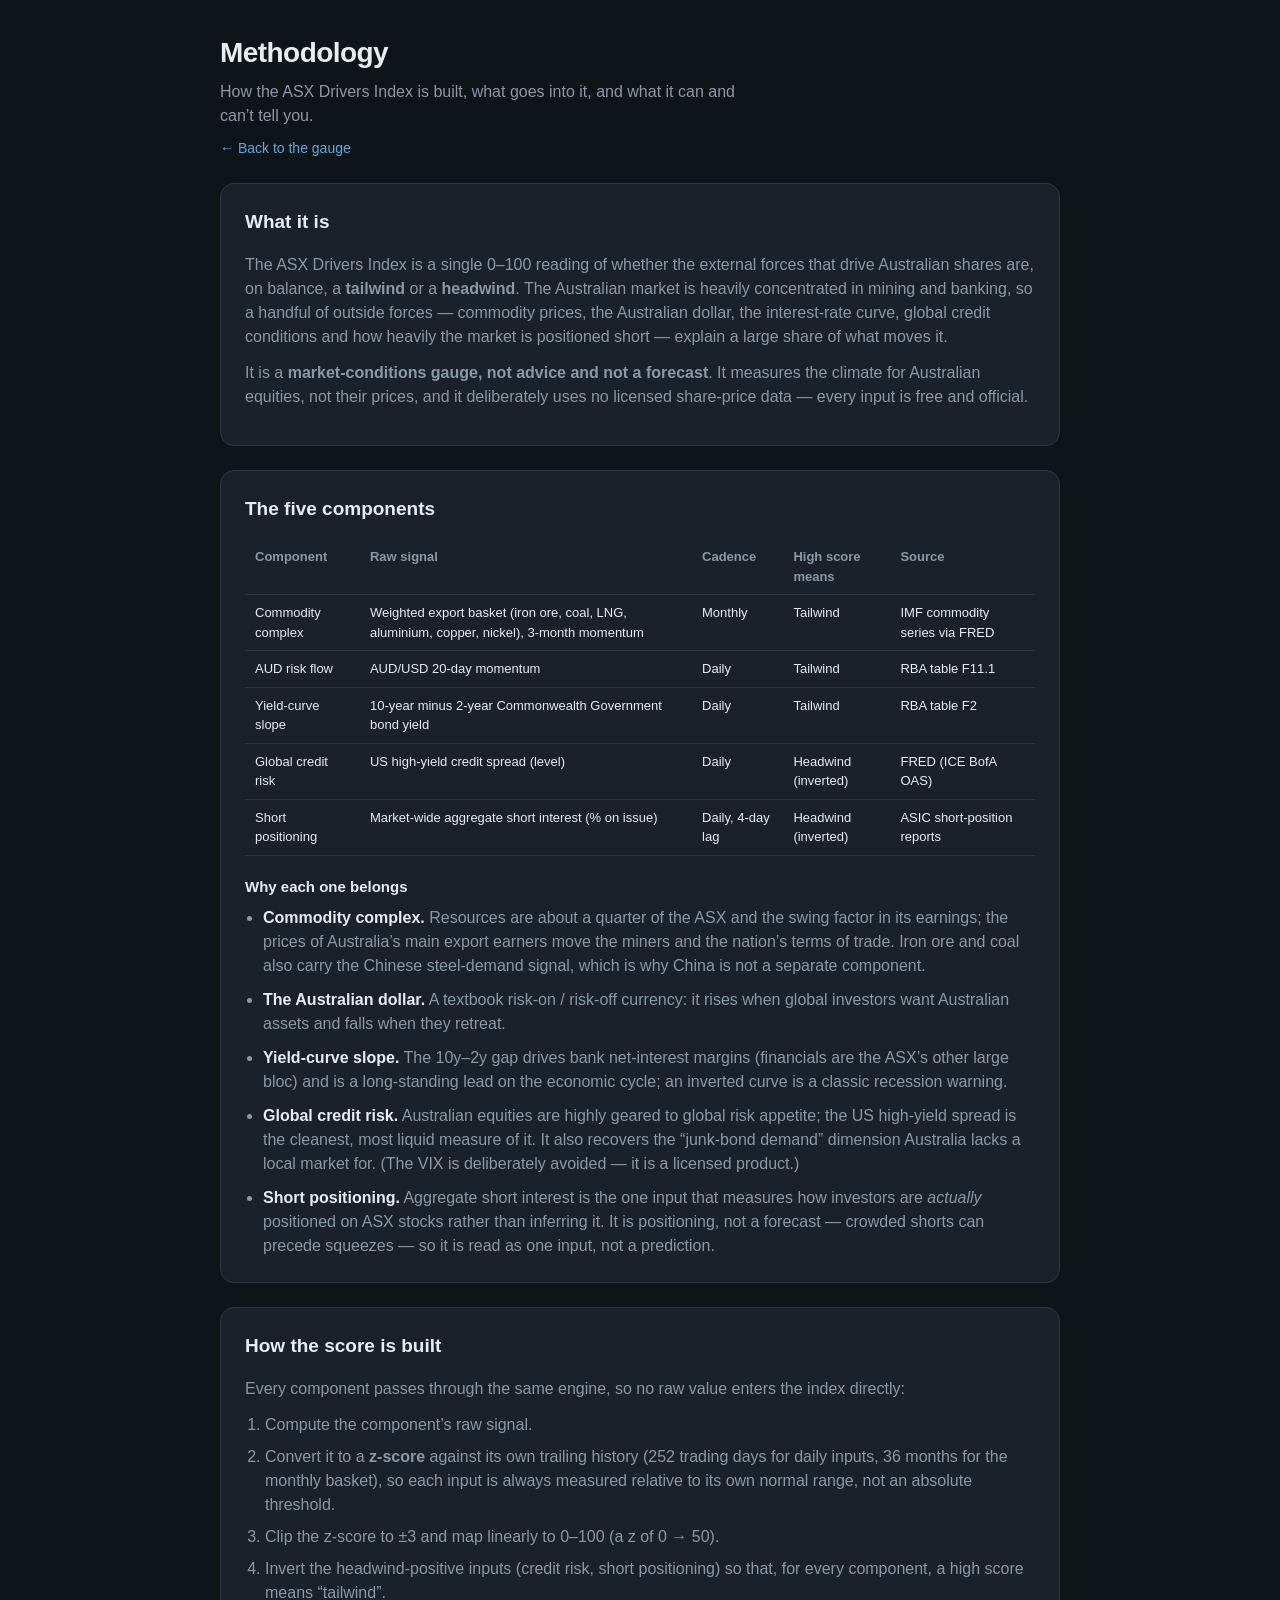
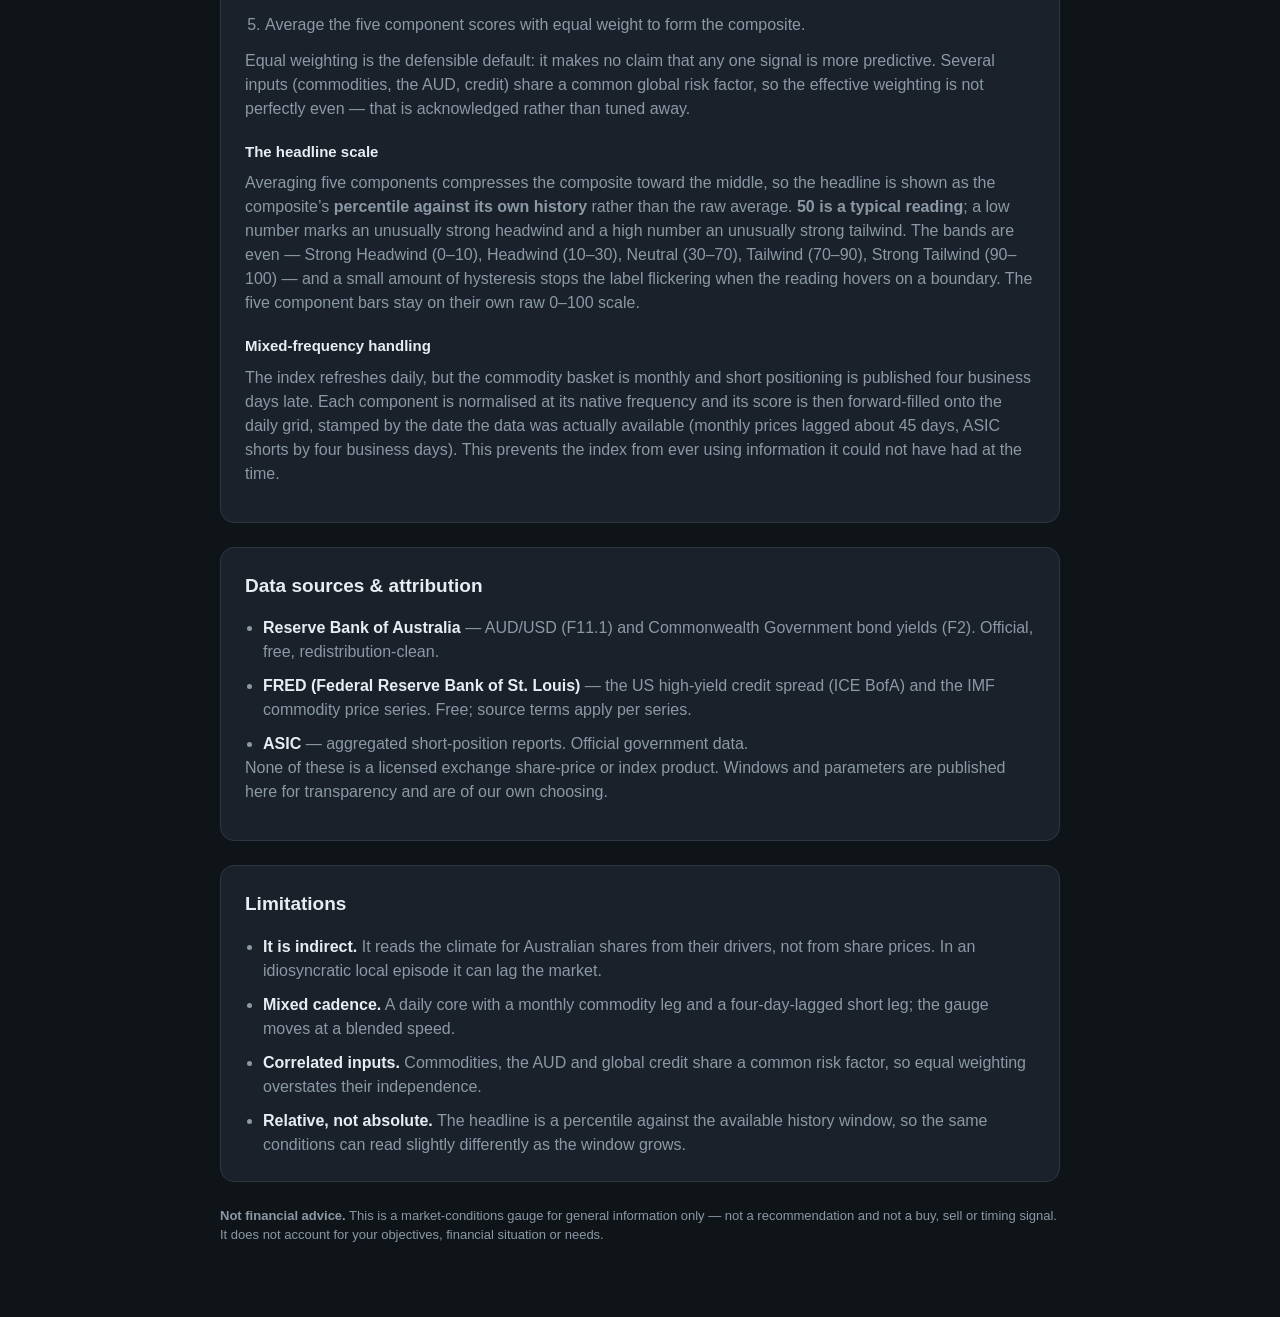
==== web/methodology.html @ 5bcadf18 "Phase 2: add published methodology page Add web/methodology.html (linked from the dashboard header):" ====
<!DOCTYPE html>
<html lang="en">
<head>
  <meta charset="utf-8" />
  <meta name="viewport" content="width=device-width, initial-scale=1" />
  <title>Methodology — ASX Drivers Index</title>
  <meta name="description" content="How the ASX Drivers Index is built: components, calculation, data sources and limitations." />
  <link rel="stylesheet" href="styles.css?v=4" />
</head>
<body>
  <main class="wrap method">
    <header class="head">
      <h1>Methodology</h1>
      <p class="tagline">How the ASX Drivers Index is built, what goes into it, and what it can and can&rsquo;t tell you.</p>
      <p class="head-links"><a href="index.html">&larr; Back to the gauge</a></p>
    </header>

    <section>
      <h2>What it is</h2>
      <p>The ASX Drivers Index is a single 0&ndash;100 reading of whether the external forces that
        drive Australian shares are, on balance, a <strong>tailwind</strong> or a
        <strong>headwind</strong>. The Australian market is heavily concentrated in mining and
        banking, so a handful of outside forces &mdash; commodity prices, the Australian dollar,
        the interest-rate curve, global credit conditions and how heavily the market is
        positioned short &mdash; explain a large share of what moves it.</p>
      <p>It is a <strong>market-conditions gauge, not advice and not a forecast</strong>. It
        measures the climate for Australian equities, not their prices, and it deliberately uses
        no licensed share-price data &mdash; every input is free and official.</p>
    </section>

    <section>
      <h2>The five components</h2>
      <table class="method-table">
        <thead>
          <tr><th>Component</th><th>Raw signal</th><th>Cadence</th><th>High score means</th><th>Source</th></tr>
        </thead>
        <tbody>
          <tr><td>Commodity complex</td><td>Weighted export basket (iron ore, coal, LNG, aluminium, copper, nickel), 3-month momentum</td><td>Monthly</td><td>Tailwind</td><td>IMF commodity series via FRED</td></tr>
          <tr><td>AUD risk flow</td><td>AUD/USD 20-day momentum</td><td>Daily</td><td>Tailwind</td><td>RBA table F11.1</td></tr>
          <tr><td>Yield-curve slope</td><td>10-year minus 2-year Commonwealth Government bond yield</td><td>Daily</td><td>Tailwind</td><td>RBA table F2</td></tr>
          <tr><td>Global credit risk</td><td>US high-yield credit spread (level)</td><td>Daily</td><td>Headwind (inverted)</td><td>FRED (ICE BofA OAS)</td></tr>
          <tr><td>Short positioning</td><td>Market-wide aggregate short interest (% on issue)</td><td>Daily, 4-day lag</td><td>Headwind (inverted)</td><td>ASIC short-position reports</td></tr>
        </tbody>
      </table>

      <h3>Why each one belongs</h3>
      <ul class="factors">
        <li><strong>Commodity complex.</strong> Resources are about a quarter of the ASX and the
          swing factor in its earnings; the prices of Australia&rsquo;s main export earners move
          the miners and the nation&rsquo;s terms of trade. Iron ore and coal also carry the
          Chinese steel-demand signal, which is why China is not a separate component.</li>
        <li><strong>The Australian dollar.</strong> A textbook risk-on / risk-off currency: it
          rises when global investors want Australian assets and falls when they retreat.</li>
        <li><strong>Yield-curve slope.</strong> The 10y&ndash;2y gap drives bank net-interest
          margins (financials are the ASX&rsquo;s other large bloc) and is a long-standing lead on
          the economic cycle; an inverted curve is a classic recession warning.</li>
        <li><strong>Global credit risk.</strong> Australian equities are highly geared to global
          risk appetite; the US high-yield spread is the cleanest, most liquid measure of it. It
          also recovers the &ldquo;junk-bond demand&rdquo; dimension Australia lacks a local
          market for. (The VIX is deliberately avoided &mdash; it is a licensed product.)</li>
        <li><strong>Short positioning.</strong> Aggregate short interest is the one input that
          measures how investors are <em>actually</em> positioned on ASX stocks rather than
          inferring it. It is positioning, not a forecast &mdash; crowded shorts can precede
          squeezes &mdash; so it is read as one input, not a prediction.</li>
      </ul>
    </section>

    <section>
      <h2>How the score is built</h2>
      <p>Every component passes through the same engine, so no raw value enters the index directly:</p>
      <ol class="steps">
        <li>Compute the component&rsquo;s raw signal.</li>
        <li>Convert it to a <strong>z-score</strong> against its own trailing history (252 trading
          days for daily inputs, 36 months for the monthly basket), so each input is always
          measured relative to its own normal range, not an absolute threshold.</li>
        <li>Clip the z-score to &plusmn;3 and map linearly to 0&ndash;100 (a z of 0 &rarr; 50).</li>
        <li>Invert the headwind-positive inputs (credit risk, short positioning) so that, for
          every component, a high score means &ldquo;tailwind&rdquo;.</li>
        <li>Average the five component scores with equal weight to form the composite.</li>
      </ol>
      <p>Equal weighting is the defensible default: it makes no claim that any one signal is more
        predictive. Several inputs (commodities, the AUD, credit) share a common global risk
        factor, so the effective weighting is not perfectly even &mdash; that is acknowledged
        rather than tuned away.</p>

      <h3>The headline scale</h3>
      <p>Averaging five components compresses the composite toward the middle, so the headline is
        shown as the composite&rsquo;s <strong>percentile against its own history</strong> rather
        than the raw average. <strong>50 is a typical reading</strong>; a low number marks an
        unusually strong headwind and a high number an unusually strong tailwind. The bands are
        even &mdash; Strong Headwind (0&ndash;10), Headwind (10&ndash;30), Neutral (30&ndash;70),
        Tailwind (70&ndash;90), Strong Tailwind (90&ndash;100) &mdash; and a small amount of
        hysteresis stops the label flickering when the reading hovers on a boundary. The five
        component bars stay on their own raw 0&ndash;100 scale.</p>

      <h3>Mixed-frequency handling</h3>
      <p>The index refreshes daily, but the commodity basket is monthly and short positioning is
        published four business days late. Each component is normalised at its native frequency
        and its score is then forward-filled onto the daily grid, stamped by the date the data was
        actually available (monthly prices lagged about 45 days, ASIC shorts by four business
        days). This prevents the index from ever using information it could not have had at the
        time.</p>
    </section>

    <section>
      <h2>Data sources &amp; attribution</h2>
      <ul class="factors">
        <li><strong>Reserve Bank of Australia</strong> &mdash; AUD/USD (F11.1) and Commonwealth
          Government bond yields (F2). Official, free, redistribution-clean.</li>
        <li><strong>FRED (Federal Reserve Bank of St. Louis)</strong> &mdash; the US high-yield
          credit spread (ICE BofA) and the IMF commodity price series. Free; source terms apply
          per series.</li>
        <li><strong>ASIC</strong> &mdash; aggregated short-position reports. Official government
          data.</li>
      </ul>
      <p>None of these is a licensed exchange share-price or index product. Windows and parameters
        are published here for transparency and are of our own choosing.</p>
    </section>

    <section>
      <h2>Limitations</h2>
      <ul class="factors">
        <li><strong>It is indirect.</strong> It reads the climate for Australian shares from their
          drivers, not from share prices. In an idiosyncratic local episode it can lag the market.</li>
        <li><strong>Mixed cadence.</strong> A daily core with a monthly commodity leg and a
          four-day-lagged short leg; the gauge moves at a blended speed.</li>
        <li><strong>Correlated inputs.</strong> Commodities, the AUD and global credit share a
          common risk factor, so equal weighting overstates their independence.</li>
        <li><strong>Relative, not absolute.</strong> The headline is a percentile against the
          available history window, so the same conditions can read slightly differently as the
          window grows.</li>
      </ul>
    </section>

    <footer class="foot">
      <p class="disclaimer"><strong>Not financial advice.</strong> This is a market-conditions
        gauge for general information only &mdash; not a recommendation and not a buy, sell or
        timing signal. It does not account for your objectives, financial situation or needs.</p>
    </footer>
  </main>
</body>
</html>
---- web/styles.css ----
:root {
  --bg: #0f1419;
  --panel: #1a212b;
  --panel-2: #222b37;
  --text: #e6edf3;
  --muted: #8b98a5;
  --line: #2d3742;

  --extreme-fear: #c0392b;
  --fear: #e67e22;
  --neutral: #b8a93a;
  --greed: #2ecc71;
  --extreme-greed: #1f9d57;
}

* { box-sizing: border-box; }

body {
  margin: 0;
  background: var(--bg);
  color: var(--text);
  font: 16px/1.5 -apple-system, BlinkMacSystemFont, "Segoe UI", Roboto, Helvetica, Arial, sans-serif;
}

.wrap {
  max-width: 880px;
  margin: 0 auto;
  padding: 32px 20px 64px;
}

.head h1 {
  margin: 0 0 6px;
  font-size: 28px;
  letter-spacing: -0.02em;
}

.tagline {
  margin: 0;
  color: var(--muted);
  max-width: 60ch;
}

.head-links {
  margin: 10px 0 0;
  font-size: 14px;
}
.head-links a {
  color: #5aa9e6;
  text-decoration: none;
}
.head-links a:hover { text-decoration: underline; }

/* Methodology page */
.method section h2 { color: var(--text); font-size: 19px; text-transform: none; letter-spacing: 0; }
.method section h3 { color: var(--text); font-size: 15px; margin: 20px 0 8px; }
.method section p { color: var(--muted); margin: 0 0 12px; }
.method .steps { color: var(--muted); padding-left: 20px; margin: 0 0 12px; }
.method .steps li { margin-bottom: 8px; }

.method-table {
  width: 100%;
  border-collapse: collapse;
  margin: 4px 0 16px;
  font-size: 13px;
}
.method-table th,
.method-table td {
  text-align: left;
  padding: 8px 10px;
  border-bottom: 1px solid var(--line);
  vertical-align: top;
}
.method-table th { color: var(--muted); font-weight: 600; }
.method-table td { color: var(--text); }

section {
  background: var(--panel);
  border: 1px solid var(--line);
  border-radius: 14px;
  padding: 24px;
  margin-top: 24px;
}

h2 {
  margin: 0 0 16px;
  font-size: 15px;
  text-transform: uppercase;
  letter-spacing: 0.08em;
  color: var(--muted);
}

/* Gauge */
.gauge-card {
  display: flex;
  flex-wrap: wrap;
  align-items: center;
  justify-content: center;
  gap: 16px;
  text-align: center;
}

#gauge { width: 100%; max-width: 420px; height: auto; }

.gauge-readout { width: 100%; }

.score {
  font-size: 64px;
  font-weight: 700;
  line-height: 1;
  letter-spacing: -0.03em;
}

.label {
  font-size: 22px;
  font-weight: 600;
  margin-top: 4px;
}

.asof {
  color: var(--muted);
  font-size: 13px;
  margin-top: 8px;
}

/* Band legend */
.band-legend {
  display: flex;
  flex-wrap: wrap;
  justify-content: center;
  gap: 8px;
  margin-top: 18px;
  width: 100%;
}

.band-chip {
  display: inline-flex;
  align-items: center;
  gap: 6px;
  padding: 4px 10px;
  border-radius: 999px;
  border: 1px solid var(--line);
  font-size: 12px;
  color: var(--muted);
  opacity: 0.6;
}

.band-chip.active {
  opacity: 1;
  color: var(--text);
  background: var(--panel-2);
  border-color: var(--panel-2);
}

.band-dot {
  width: 10px;
  height: 10px;
  border-radius: 50%;
  display: inline-block;
}

.band-desc {
  width: 100%;
  max-width: 52ch;
  margin: 14px auto 0;
  color: var(--muted);
  font-size: 14px;
  line-height: 1.45;
}

.summary {
  width: 100%;
  margin: 16px 0 0;
  padding-top: 14px;
  border-top: 1px solid var(--line);
  color: var(--text);
  font-size: 15px;
}

.about-card p {
  margin: 0 0 12px;
  color: var(--muted);
}
.about-card h2 { margin-top: 22px; }
.about-card h2:first-child { margin-top: 0; }

.factors {
  margin: 0;
  padding-left: 18px;
  color: var(--muted);
}
.factors li { margin-bottom: 10px; }
.factors li:last-child { margin-bottom: 0; }
.factors strong { color: var(--text); }

/* Components */
.components { display: grid; gap: 14px; }

.component {
  display: grid;
  grid-template-columns: 130px 1fr 44px;
  align-items: center;
  gap: 12px;
}

.component .name { color: var(--text); font-size: 14px; }

.component .track {
  position: relative;
  height: 10px;
  background: var(--panel-2);
  border-radius: 6px;
  overflow: hidden;
}

.component .fill {
  position: absolute;
  top: 0; left: 0; bottom: 0;
  border-radius: 6px;
}

.component .val {
  text-align: right;
  font-variant-numeric: tabular-nums;
  color: var(--muted);
  font-size: 14px;
}

/* History */
#history { width: 100%; height: auto; }

.history-meta {
  display: flex;
  justify-content: space-between;
  color: var(--muted);
  font-size: 13px;
  margin-top: 8px;
}

/* Footer */
.foot { margin-top: 24px; }
.foot p { margin: 0 0 8px; color: var(--muted); font-size: 13px; }
.disclaimer { font-size: 12px; }

@media (max-width: 520px) {
  .score { font-size: 52px; }
  .component { grid-template-columns: 96px 1fr 40px; }
}
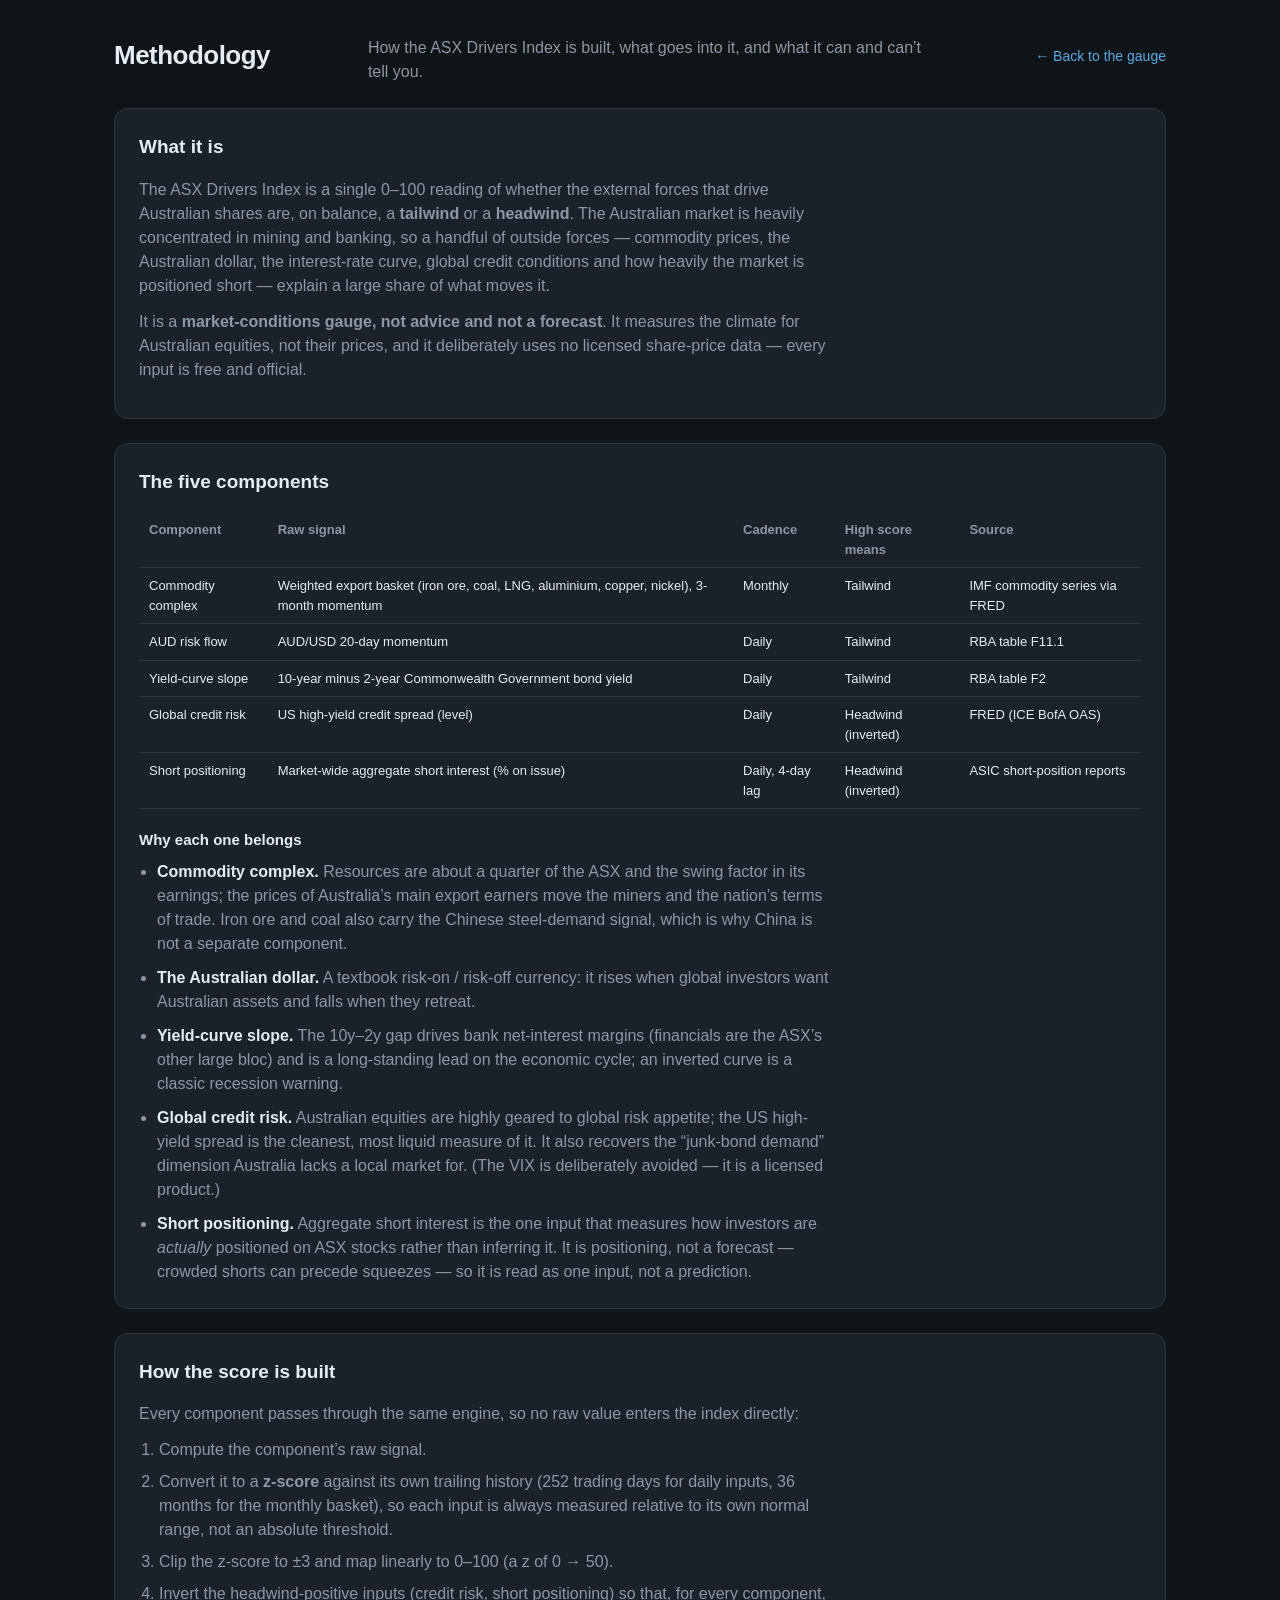
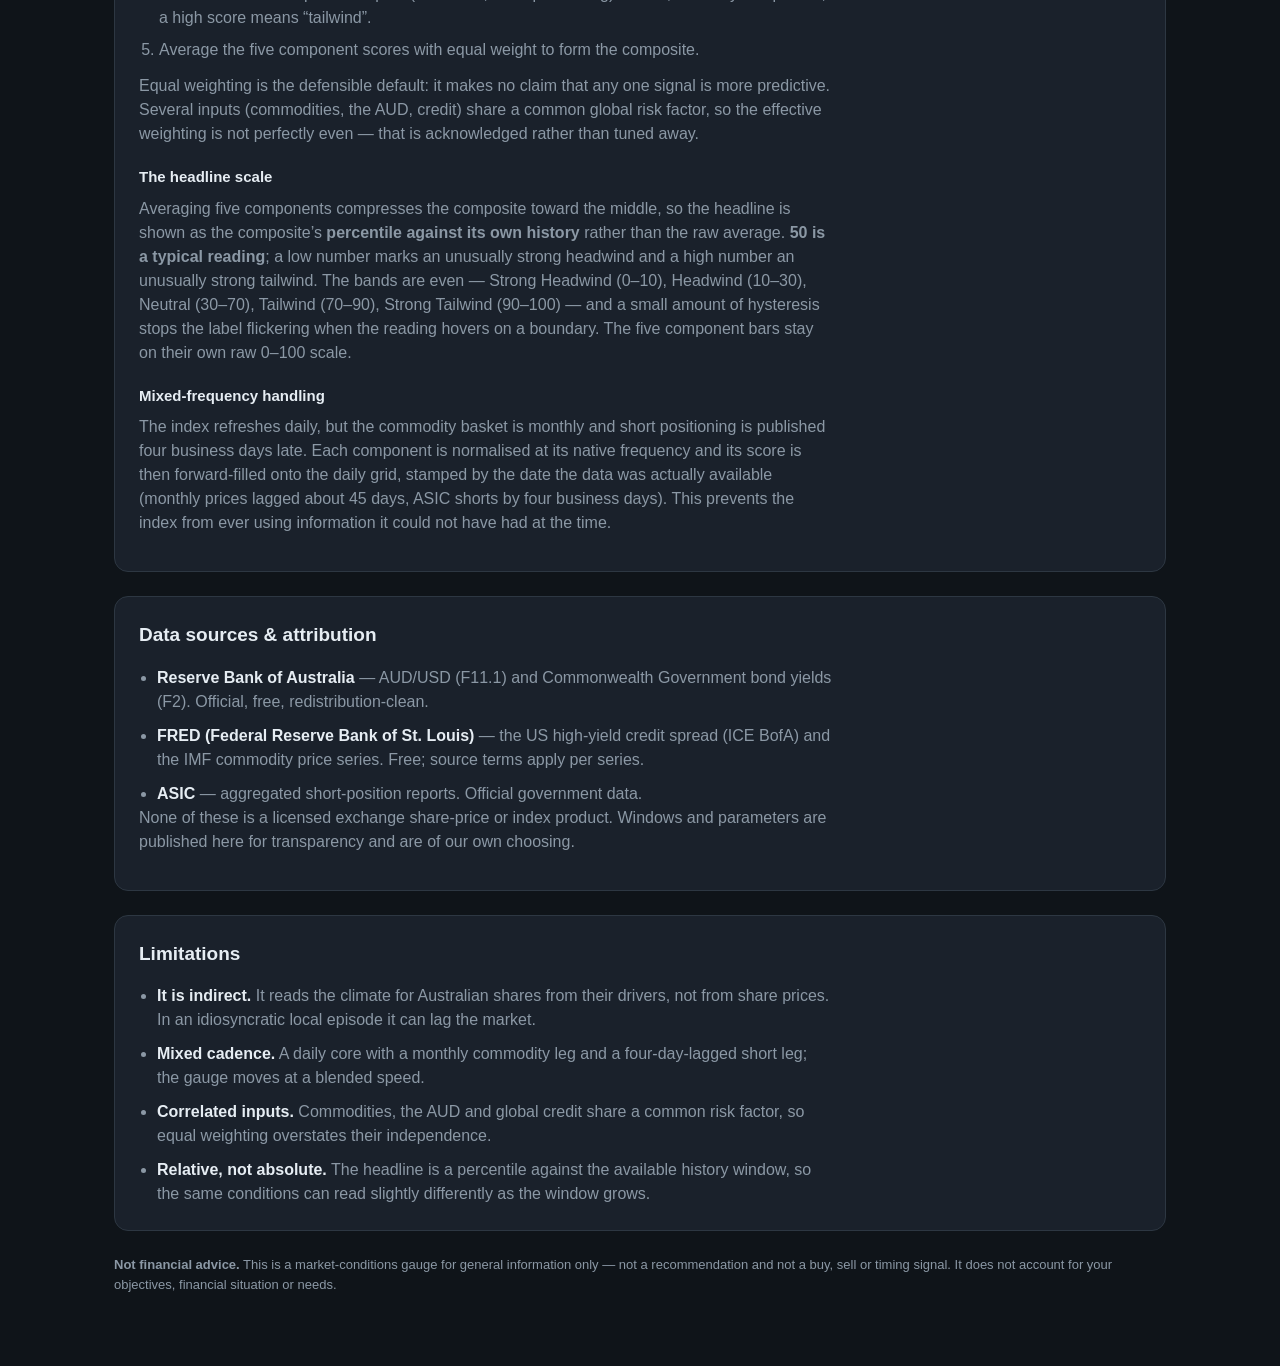
==== commit ce72fcda: "Redesign dashboard as a responsive tearsheet layout Adopt the Claude Design tearsheet style as the m" ====
--- a/web/methodology.html
+++ b/web/methodology.html
@@ -5,7 +5,7 @@
   <meta name="viewport" content="width=device-width, initial-scale=1" />
   <title>Methodology — ASX Drivers Index</title>
   <meta name="description" content="How the ASX Drivers Index is built: components, calculation, data sources and limitations." />
-  <link rel="stylesheet" href="styles.css?v=4" />
+  <link rel="stylesheet" href="styles.css?v=5" />
 </head>
 <body>
   <main class="wrap method">
--- a/web/styles.css
+++ b/web/styles.css
@@ -5,12 +5,9 @@
   --text: #e6edf3;
   --muted: #8b98a5;
   --line: #2d3742;
-
-  --extreme-fear: #c0392b;
-  --fear: #e67e22;
-  --neutral: #b8a93a;
-  --greed: #2ecc71;
-  --extreme-greed: #1f9d57;
+  --link: #5aa9e6;
+  --tail: #2ecc71;
+  --head: #e67e22;
 }
 
 * { box-sizing: border-box; }
@@ -22,57 +19,32 @@
   font: 16px/1.5 -apple-system, BlinkMacSystemFont, "Segoe UI", Roboto, Helvetica, Arial, sans-serif;
 }
 
+.mono { font-family: ui-monospace, SFMono-Regular, Menlo, Consolas, monospace; }
+
 .wrap {
-  max-width: 880px;
+  max-width: 1100px;
   margin: 0 auto;
-  padding: 32px 20px 64px;
+  padding: 36px 24px 64px;
 }
 
-.head h1 {
-  margin: 0 0 6px;
-  font-size: 28px;
-  letter-spacing: -0.02em;
+/* Header */
+.head {
+  display: flex;
+  justify-content: space-between;
+  align-items: flex-start;
+  gap: 24px;
+  margin-bottom: 24px;
 }
+.head h1 { margin: 0 0 8px; font-size: 26px; letter-spacing: -0.02em; }
+.tagline { margin: 0; color: var(--muted); max-width: 64ch; }
+.head-links { margin: 10px 0 0; font-size: 14px; }
+.head-links a { color: var(--link); text-decoration: none; }
+.head-links a:hover { text-decoration: underline; }
+.head-aside { text-align: right; flex: none; }
+.asof-label { font-size: 11px; color: var(--muted); letter-spacing: 0.12em; }
+.asof-date { font-size: 15px; color: var(--text); margin-top: 2px; }
 
-.tagline {
-  margin: 0;
-  color: var(--muted);
-  max-width: 60ch;
-}
-
-.head-links {
-  margin: 10px 0 0;
-  font-size: 14px;
-}
-.head-links a {
-  color: #5aa9e6;
-  text-decoration: none;
-}
-.head-links a:hover { text-decoration: underline; }
-
-/* Methodology page */
-.method section h2 { color: var(--text); font-size: 19px; text-transform: none; letter-spacing: 0; }
-.method section h3 { color: var(--text); font-size: 15px; margin: 20px 0 8px; }
-.method section p { color: var(--muted); margin: 0 0 12px; }
-.method .steps { color: var(--muted); padding-left: 20px; margin: 0 0 12px; }
-.method .steps li { margin-bottom: 8px; }
-
-.method-table {
-  width: 100%;
-  border-collapse: collapse;
-  margin: 4px 0 16px;
-  font-size: 13px;
-}
-.method-table th,
-.method-table td {
-  text-align: left;
-  padding: 8px 10px;
-  border-bottom: 1px solid var(--line);
-  vertical-align: top;
-}
-.method-table th { color: var(--muted); font-weight: 600; }
-.method-table td { color: var(--text); }
-
+/* Cards */
 section {
   background: var(--panel);
   border: 1px solid var(--line);
@@ -80,168 +52,118 @@
   padding: 24px;
   margin-top: 24px;
 }
-
 h2 {
   margin: 0 0 16px;
-  font-size: 15px;
+  font-size: 13px;
   text-transform: uppercase;
   letter-spacing: 0.08em;
   color: var(--muted);
 }
+.card-head { display: flex; justify-content: space-between; align-items: baseline; margin-bottom: 16px; }
+.card-head h2 { margin: 0; }
+.card-note { color: var(--muted); font-size: 12px; }
 
-/* Gauge */
-.gauge-card {
-  display: flex;
-  flex-wrap: wrap;
+.grid-2 { display: grid; grid-template-columns: 1fr 1fr; gap: 24px; margin-top: 24px; }
+.grid-2 > section { margin-top: 0; }
+.about-card .grid-2 { margin-top: 0; gap: 40px; }
+
+/* Hero */
+.hero {
+  display: grid;
+  grid-template-columns: 0.85fr 1.15fr;
+  gap: 36px;
   align-items: center;
-  justify-content: center;
-  gap: 16px;
-  text-align: center;
+}
+.hero-gauge { text-align: center; }
+#gauge { width: 100%; max-width: 360px; height: auto; }
+.score { font-size: 60px; font-weight: 700; line-height: 1; letter-spacing: -0.03em; margin-top: 2px; }
+.label { font-size: 20px; font-weight: 600; margin-top: 4px; }
+.score-note { color: var(--muted); font-size: 12px; margin-top: 10px; }
+
+.hero-read { min-width: 0; }
+.hero-desc { font-size: 22px; line-height: 1.35; font-weight: 500; color: var(--text); margin: 0 0 8px; }
+
+/* Horizontal band bar with marker */
+.band-bar { position: relative; padding-top: 30px; margin: 22px 0 0; }
+.bandbar-marker {
+  position: absolute; top: 0; transform: translateX(-50%);
+  display: flex; flex-direction: column; align-items: center;
+}
+.bandbar-mlabel { font-size: 12px; color: var(--text); white-space: nowrap; }
+.bandbar-tri {
+  width: 0; height: 0; margin-top: 3px;
+  border-left: 5px solid transparent; border-right: 5px solid transparent;
+  border-top: 6px solid var(--text);
+}
+.bandbar-track { display: flex; height: 14px; border-radius: 7px; overflow: hidden; }
+.bandbar-seg { height: 100%; }
+.bandbar-axis { position: relative; height: 16px; margin-top: 8px; }
+.bandbar-axis > div {
+  position: absolute; transform: translateX(-50%);
+  font-size: 11px; color: var(--muted);
 }
 
-#gauge { width: 100%; max-width: 420px; height: auto; }
+/* Tailwind / headwind chip rows */
+.drivers { margin-top: 26px; display: flex; flex-direction: column; gap: 12px; }
+.driver-row { display: flex; align-items: center; gap: 14px; }
+.driver-title { font-size: 11px; letter-spacing: 0.1em; width: 84px; flex: none; }
+.driver-title.is-tail { color: var(--tail); }
+.driver-title.is-head { color: var(--head); }
+.driver-chips { display: flex; flex-wrap: wrap; gap: 8px; }
+.driver-chip {
+  display: inline-flex; align-items: center; gap: 7px;
+  padding: 5px 11px; border-radius: 999px;
+  background: var(--panel-2); font-size: 13px; color: var(--text);
+}
+.driver-dot { width: 8px; height: 8px; border-radius: 50%; flex: none; }
 
-.gauge-readout { width: 100%; }
+/* Components: diverging bars centred at 50 */
+.components { display: grid; gap: 16px; }
+.component { display: grid; grid-template-columns: 140px 1fr 32px; align-items: center; gap: 14px; }
+.component .name { color: var(--text); font-size: 14px; }
+.component .track { position: relative; height: 12px; background: var(--panel-2); border-radius: 6px; }
+.component .track-center { position: absolute; left: 50%; top: 0; bottom: 0; width: 1px; background: var(--line); }
+.component .fill { position: absolute; top: 0; bottom: 0; border-radius: 6px; }
+.component .val { text-align: right; font-variant-numeric: tabular-nums; color: var(--text); font-size: 14px; }
 
-.score {
-  font-size: 64px;
-  font-weight: 700;
-  line-height: 1;
-  letter-spacing: -0.03em;
-}
+/* History */
+#history { width: 100%; height: auto; }
+.history-meta { display: flex; justify-content: space-between; color: var(--muted); font-size: 12px; margin-top: 8px; }
 
-.label {
-  font-size: 22px;
-  font-weight: 600;
-  margin-top: 4px;
-}
-
-.asof {
-  color: var(--muted);
-  font-size: 13px;
-  margin-top: 8px;
-}
-
-/* Band legend */
-.band-legend {
-  display: flex;
-  flex-wrap: wrap;
-  justify-content: center;
-  gap: 8px;
-  margin-top: 18px;
-  width: 100%;
-}
-
-.band-chip {
-  display: inline-flex;
-  align-items: center;
-  gap: 6px;
-  padding: 4px 10px;
-  border-radius: 999px;
-  border: 1px solid var(--line);
-  font-size: 12px;
-  color: var(--muted);
-  opacity: 0.6;
-}
-
-.band-chip.active {
-  opacity: 1;
-  color: var(--text);
-  background: var(--panel-2);
-  border-color: var(--panel-2);
-}
-
-.band-dot {
-  width: 10px;
-  height: 10px;
-  border-radius: 50%;
-  display: inline-block;
-}
-
-.band-desc {
-  width: 100%;
-  max-width: 52ch;
-  margin: 14px auto 0;
-  color: var(--muted);
-  font-size: 14px;
-  line-height: 1.45;
-}
-
-.summary {
-  width: 100%;
-  margin: 16px 0 0;
-  padding-top: 14px;
-  border-top: 1px solid var(--line);
-  color: var(--text);
-  font-size: 15px;
-}
-
-.about-card p {
-  margin: 0 0 12px;
-  color: var(--muted);
-}
-.about-card h2 { margin-top: 22px; }
-.about-card h2:first-child { margin-top: 0; }
-
-.factors {
-  margin: 0;
-  padding-left: 18px;
-  color: var(--muted);
-}
+/* About */
+.about-card p { margin: 0 0 12px; color: var(--muted); }
+.about-card p:last-child { margin-bottom: 0; }
+.factors { margin: 0; padding-left: 18px; color: var(--muted); }
 .factors li { margin-bottom: 10px; }
 .factors li:last-child { margin-bottom: 0; }
 .factors strong { color: var(--text); }
-
-/* Components */
-.components { display: grid; gap: 14px; }
-
-.component {
-  display: grid;
-  grid-template-columns: 130px 1fr 44px;
-  align-items: center;
-  gap: 12px;
-}
-
-.component .name { color: var(--text); font-size: 14px; }
-
-.component .track {
-  position: relative;
-  height: 10px;
-  background: var(--panel-2);
-  border-radius: 6px;
-  overflow: hidden;
-}
-
-.component .fill {
-  position: absolute;
-  top: 0; left: 0; bottom: 0;
-  border-radius: 6px;
-}
-
-.component .val {
-  text-align: right;
-  font-variant-numeric: tabular-nums;
-  color: var(--muted);
-  font-size: 14px;
-}
-
-/* History */
-#history { width: 100%; height: auto; }
-
-.history-meta {
-  display: flex;
-  justify-content: space-between;
-  color: var(--muted);
-  font-size: 13px;
-  margin-top: 8px;
-}
 
 /* Footer */
 .foot { margin-top: 24px; }
 .foot p { margin: 0 0 8px; color: var(--muted); font-size: 13px; }
 .disclaimer { font-size: 12px; }
 
-@media (max-width: 520px) {
+/* Methodology page */
+.method section h2 { color: var(--text); font-size: 19px; text-transform: none; letter-spacing: 0; }
+.method section h3 { color: var(--text); font-size: 15px; margin: 20px 0 8px; }
+.method section p { color: var(--muted); margin: 0 0 12px; max-width: 78ch; }
+.method .factors, .method .steps { max-width: 78ch; }
+.method .steps { color: var(--muted); padding-left: 20px; margin: 0 0 12px; }
+.method .steps li { margin-bottom: 8px; }
+.method-table { width: 100%; border-collapse: collapse; margin: 4px 0 16px; font-size: 13px; }
+.method-table th, .method-table td { text-align: left; padding: 8px 10px; border-bottom: 1px solid var(--line); vertical-align: top; }
+.method-table th { color: var(--muted); font-weight: 600; }
+.method-table td { color: var(--text); }
+
+/* Responsive */
+@media (max-width: 760px) {
+  .wrap { padding: 24px 16px 48px; }
+  .head { flex-direction: column; gap: 12px; }
+  .head-aside { text-align: left; }
+  .hero { grid-template-columns: 1fr; gap: 8px; }
+  .grid-2, .about-card .grid-2 { grid-template-columns: 1fr; gap: 24px; }
   .score { font-size: 52px; }
-  .component { grid-template-columns: 96px 1fr 40px; }
+  .hero-desc { font-size: 19px; }
+  .component { grid-template-columns: 104px 1fr 30px; }
+  .driver-row { align-items: flex-start; flex-direction: column; gap: 6px; }
 }
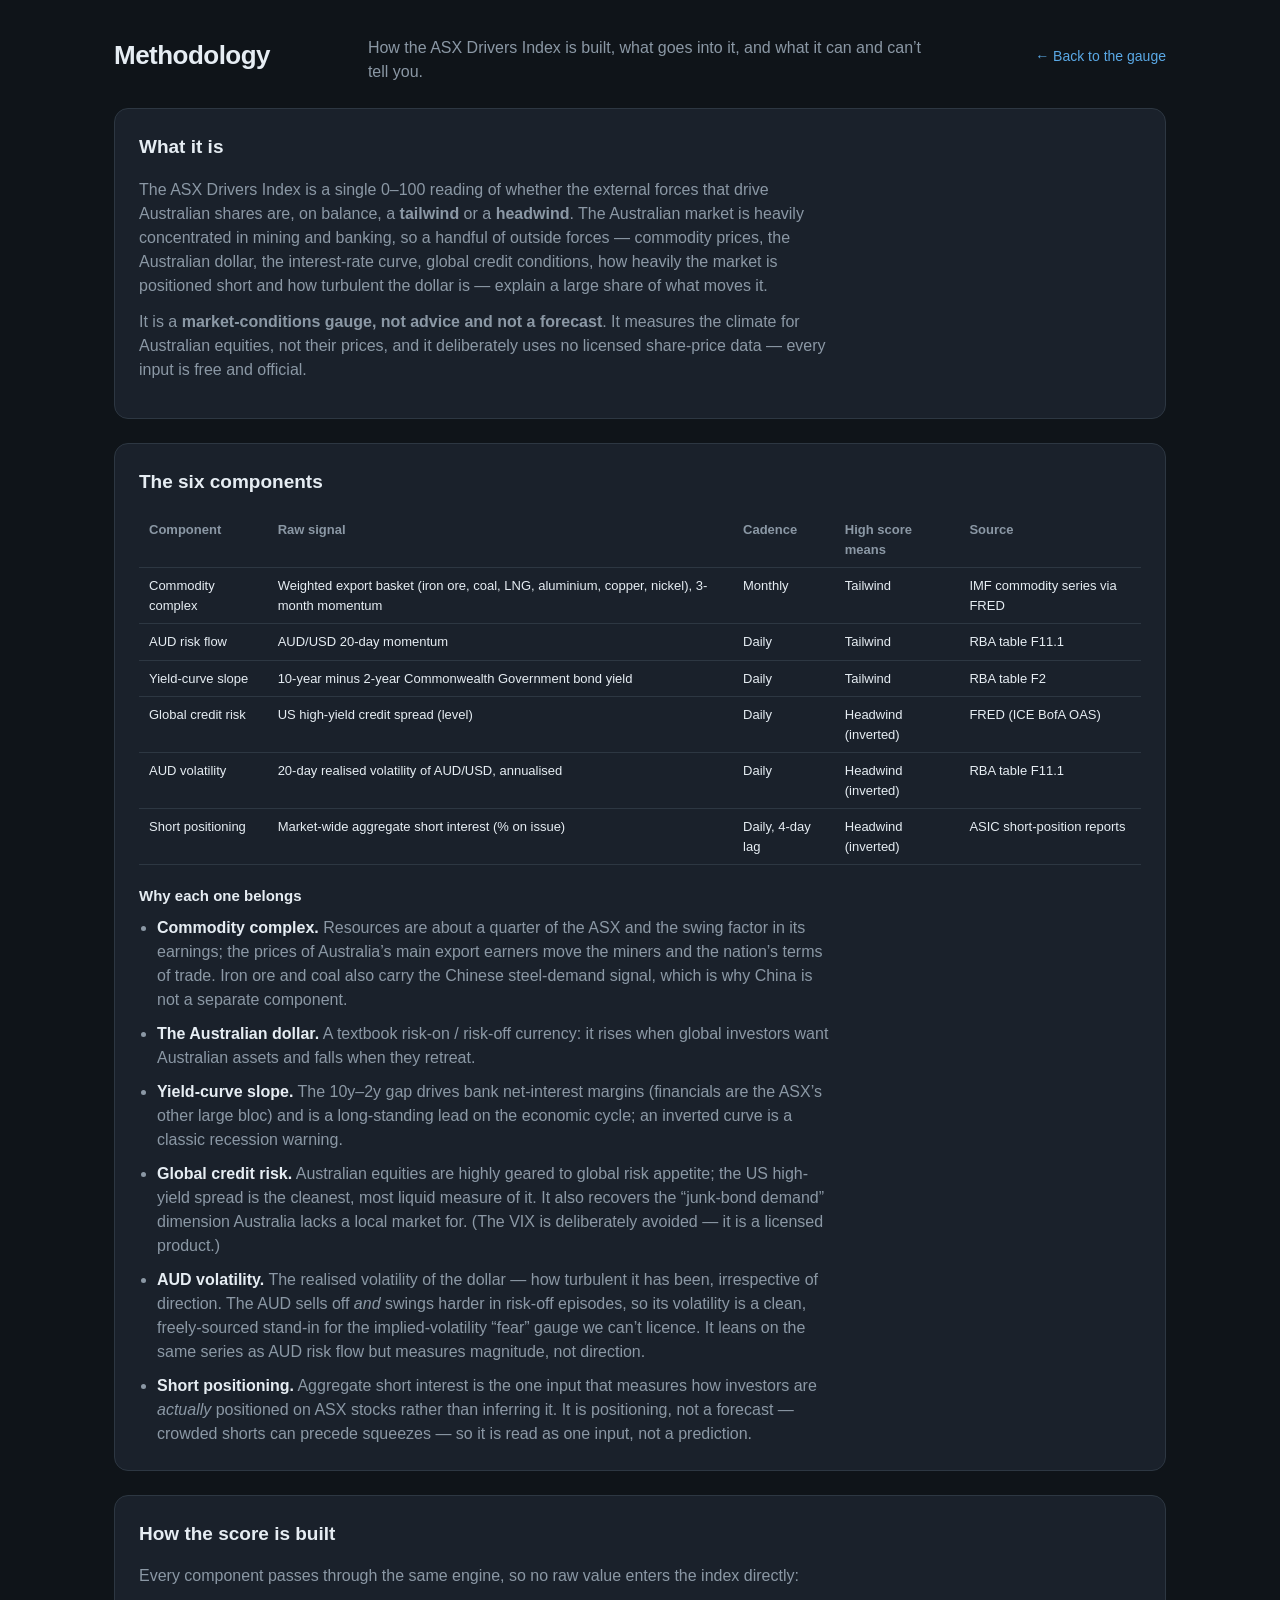
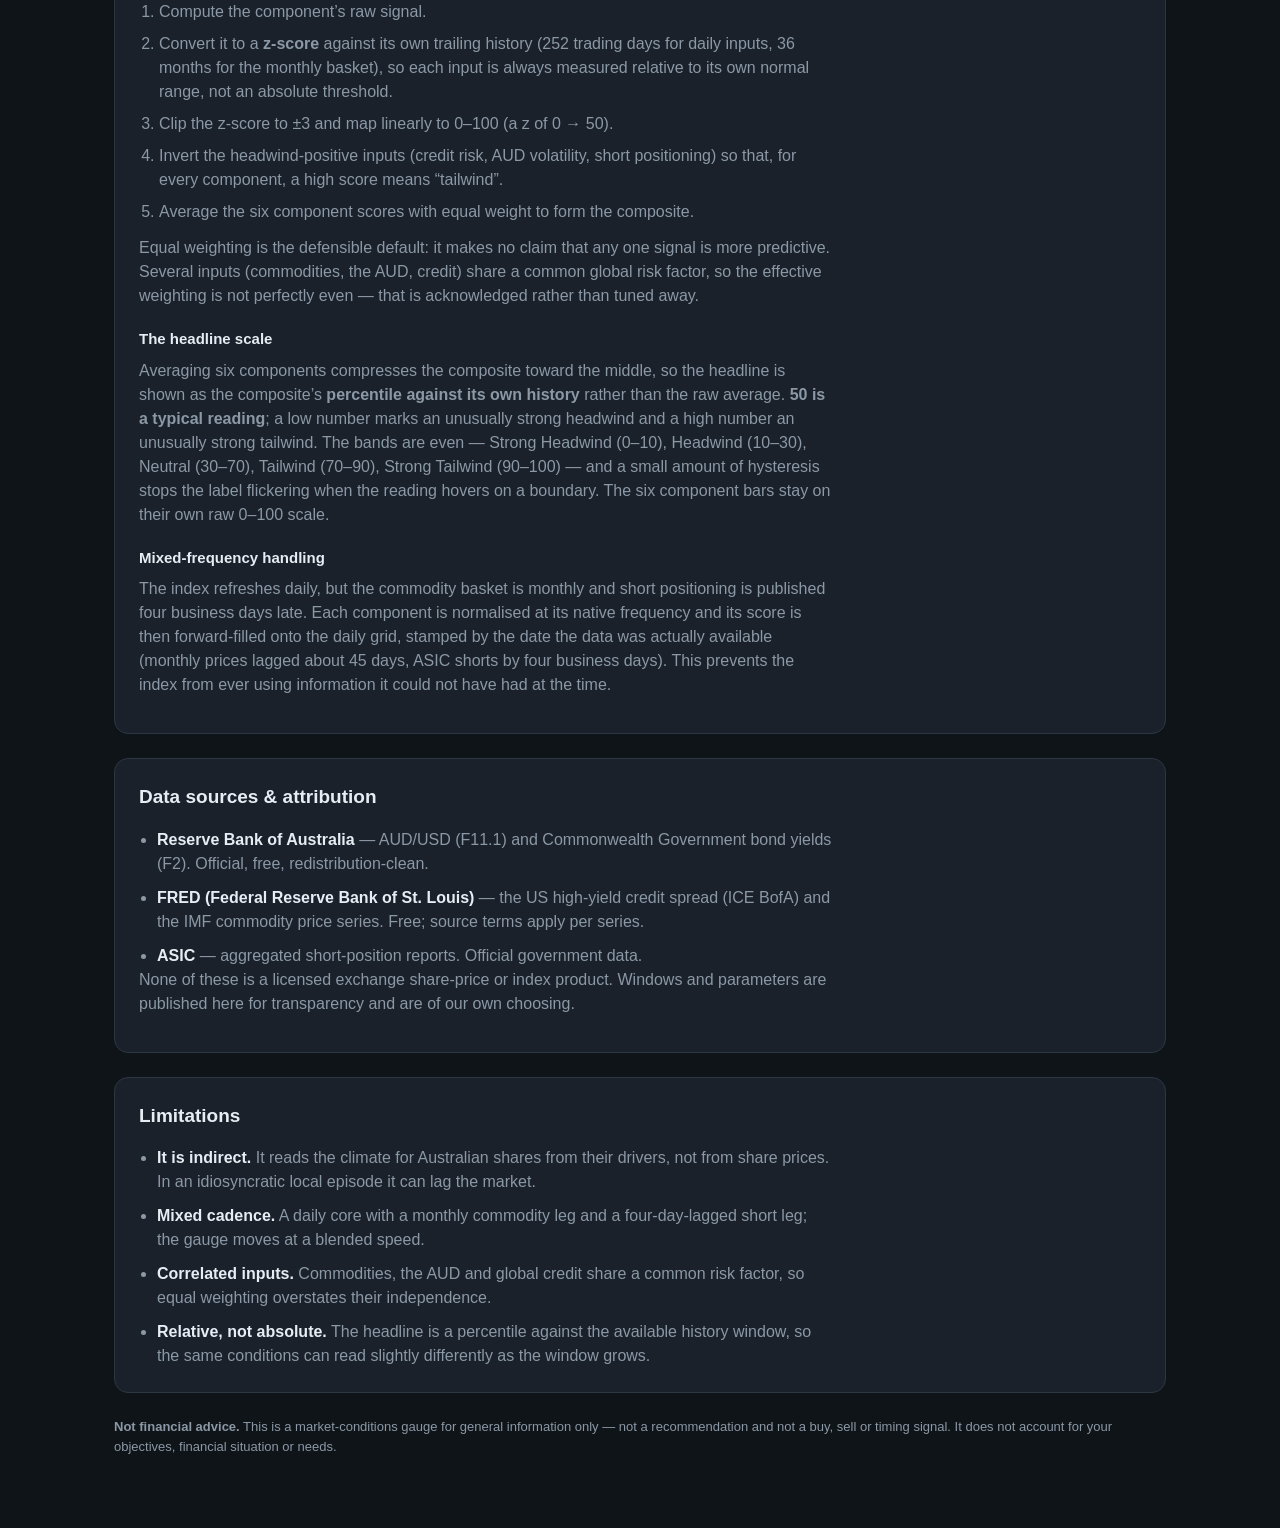
==== commit f5433ba9: "Add AUD realised-volatility component (the missing fear dimension) Add a sixth component: 20-day ann" ====
--- a/web/methodology.html
+++ b/web/methodology.html
@@ -5,7 +5,7 @@
   <meta name="viewport" content="width=device-width, initial-scale=1" />
   <title>Methodology — ASX Drivers Index</title>
   <meta name="description" content="How the ASX Drivers Index is built: components, calculation, data sources and limitations." />
-  <link rel="stylesheet" href="styles.css?v=5" />
+  <link rel="stylesheet" href="styles.css?v=7" />
 </head>
 <body>
   <main class="wrap method">
@@ -21,15 +21,15 @@
         drive Australian shares are, on balance, a <strong>tailwind</strong> or a
         <strong>headwind</strong>. The Australian market is heavily concentrated in mining and
         banking, so a handful of outside forces &mdash; commodity prices, the Australian dollar,
-        the interest-rate curve, global credit conditions and how heavily the market is
-        positioned short &mdash; explain a large share of what moves it.</p>
+        the interest-rate curve, global credit conditions, how heavily the market is positioned
+        short and how turbulent the dollar is &mdash; explain a large share of what moves it.</p>
       <p>It is a <strong>market-conditions gauge, not advice and not a forecast</strong>. It
         measures the climate for Australian equities, not their prices, and it deliberately uses
         no licensed share-price data &mdash; every input is free and official.</p>
     </section>
 
     <section>
-      <h2>The five components</h2>
+      <h2>The six components</h2>
       <table class="method-table">
         <thead>
           <tr><th>Component</th><th>Raw signal</th><th>Cadence</th><th>High score means</th><th>Source</th></tr>
@@ -39,6 +39,7 @@
           <tr><td>AUD risk flow</td><td>AUD/USD 20-day momentum</td><td>Daily</td><td>Tailwind</td><td>RBA table F11.1</td></tr>
           <tr><td>Yield-curve slope</td><td>10-year minus 2-year Commonwealth Government bond yield</td><td>Daily</td><td>Tailwind</td><td>RBA table F2</td></tr>
           <tr><td>Global credit risk</td><td>US high-yield credit spread (level)</td><td>Daily</td><td>Headwind (inverted)</td><td>FRED (ICE BofA OAS)</td></tr>
+          <tr><td>AUD volatility</td><td>20-day realised volatility of AUD/USD, annualised</td><td>Daily</td><td>Headwind (inverted)</td><td>RBA table F11.1</td></tr>
           <tr><td>Short positioning</td><td>Market-wide aggregate short interest (% on issue)</td><td>Daily, 4-day lag</td><td>Headwind (inverted)</td><td>ASIC short-position reports</td></tr>
         </tbody>
       </table>
@@ -58,6 +59,11 @@
           risk appetite; the US high-yield spread is the cleanest, most liquid measure of it. It
           also recovers the &ldquo;junk-bond demand&rdquo; dimension Australia lacks a local
           market for. (The VIX is deliberately avoided &mdash; it is a licensed product.)</li>
+        <li><strong>AUD volatility.</strong> The realised volatility of the dollar &mdash; how
+          turbulent it has been, irrespective of direction. The AUD sells off <em>and</em> swings
+          harder in risk-off episodes, so its volatility is a clean, freely-sourced stand-in for
+          the implied-volatility &ldquo;fear&rdquo; gauge we can&rsquo;t licence. It leans on the
+          same series as AUD risk flow but measures magnitude, not direction.</li>
         <li><strong>Short positioning.</strong> Aggregate short interest is the one input that
           measures how investors are <em>actually</em> positioned on ASX stocks rather than
           inferring it. It is positioning, not a forecast &mdash; crowded shorts can precede
@@ -74,9 +80,9 @@
           days for daily inputs, 36 months for the monthly basket), so each input is always
           measured relative to its own normal range, not an absolute threshold.</li>
         <li>Clip the z-score to &plusmn;3 and map linearly to 0&ndash;100 (a z of 0 &rarr; 50).</li>
-        <li>Invert the headwind-positive inputs (credit risk, short positioning) so that, for
-          every component, a high score means &ldquo;tailwind&rdquo;.</li>
-        <li>Average the five component scores with equal weight to form the composite.</li>
+        <li>Invert the headwind-positive inputs (credit risk, AUD volatility, short positioning) so
+          that, for every component, a high score means &ldquo;tailwind&rdquo;.</li>
+        <li>Average the six component scores with equal weight to form the composite.</li>
       </ol>
       <p>Equal weighting is the defensible default: it makes no claim that any one signal is more
         predictive. Several inputs (commodities, the AUD, credit) share a common global risk
@@ -84,13 +90,13 @@
         rather than tuned away.</p>
 
       <h3>The headline scale</h3>
-      <p>Averaging five components compresses the composite toward the middle, so the headline is
+      <p>Averaging six components compresses the composite toward the middle, so the headline is
         shown as the composite&rsquo;s <strong>percentile against its own history</strong> rather
         than the raw average. <strong>50 is a typical reading</strong>; a low number marks an
         unusually strong headwind and a high number an unusually strong tailwind. The bands are
         even &mdash; Strong Headwind (0&ndash;10), Headwind (10&ndash;30), Neutral (30&ndash;70),
         Tailwind (70&ndash;90), Strong Tailwind (90&ndash;100) &mdash; and a small amount of
-        hysteresis stops the label flickering when the reading hovers on a boundary. The five
+        hysteresis stops the label flickering when the reading hovers on a boundary. The six
         component bars stay on their own raw 0&ndash;100 scale.</p>
 
       <h3>Mixed-frequency handling</h3>
